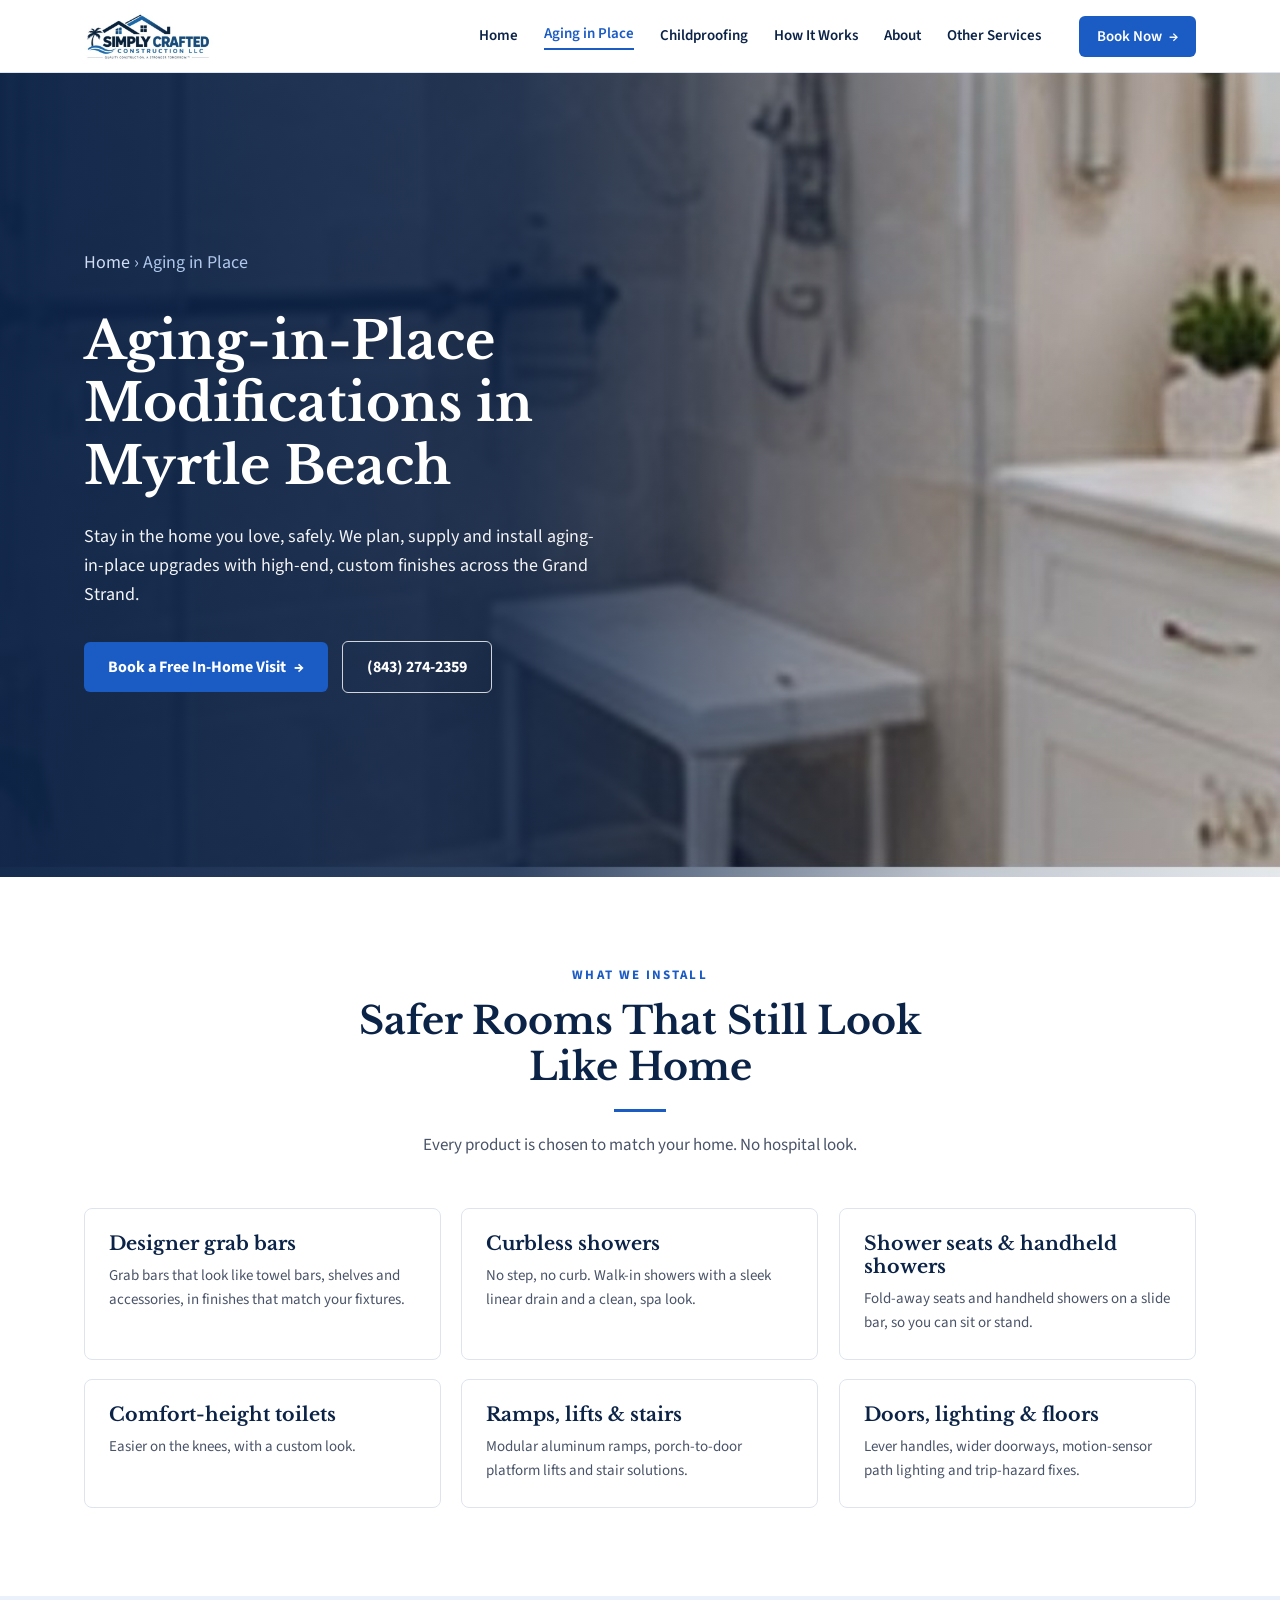
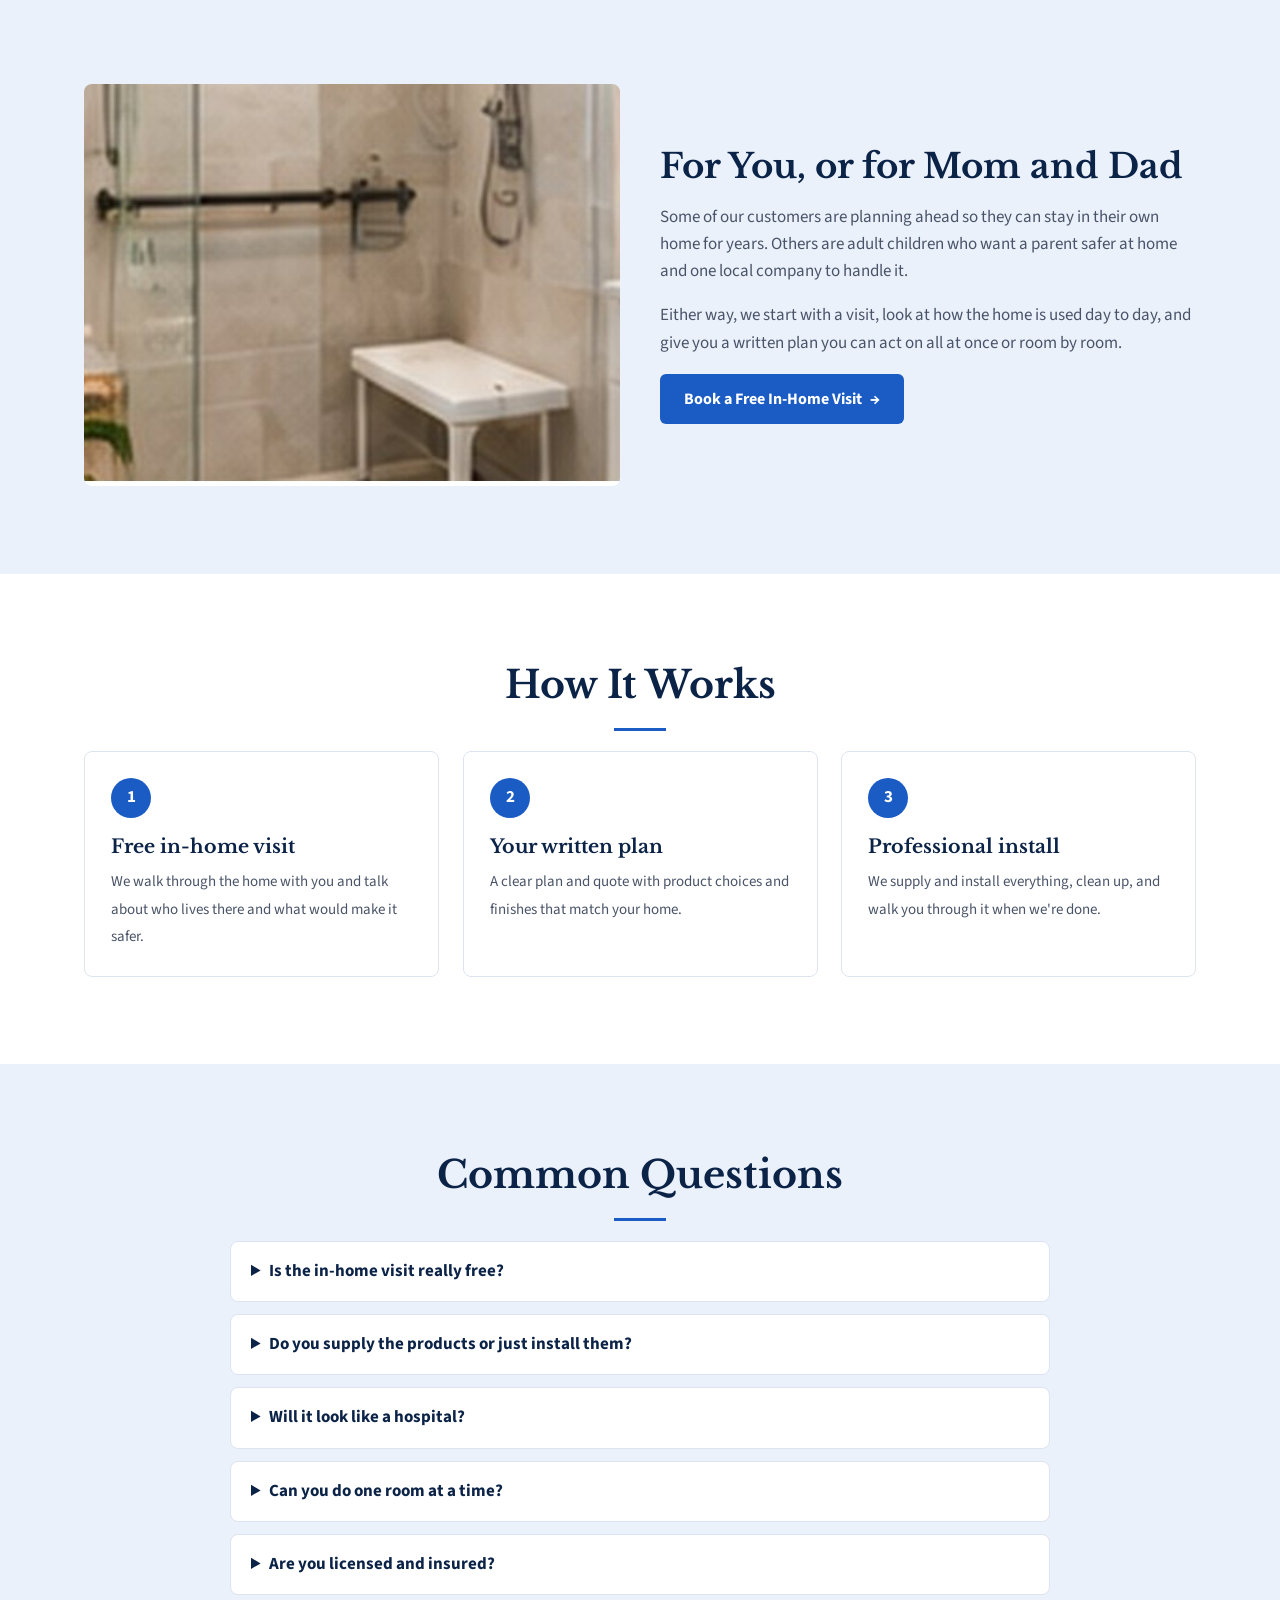
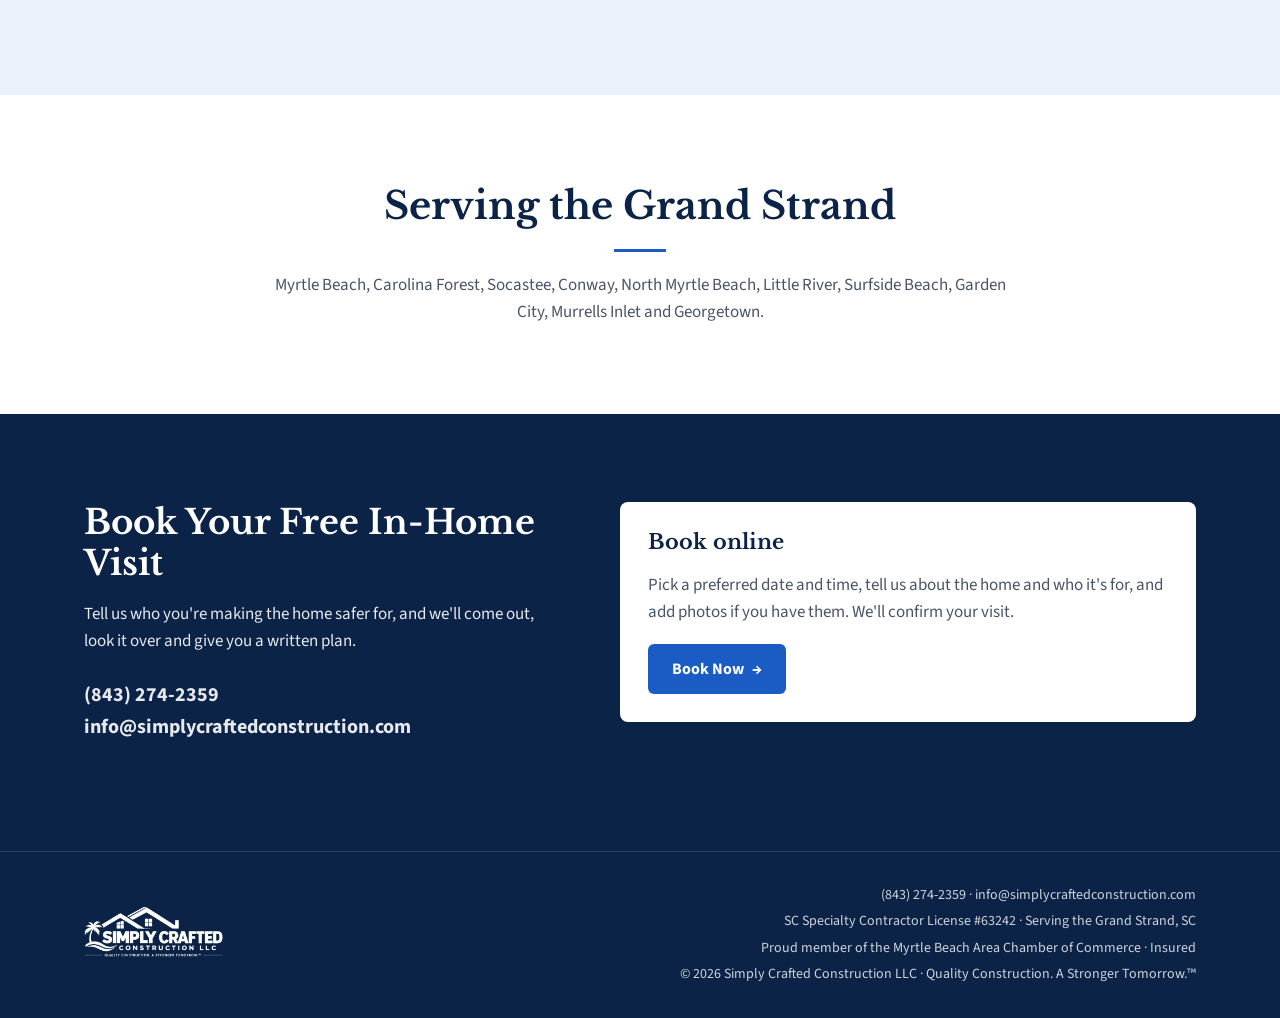
==== aging-in-place-myrtle-beach.html @ 35f0b3e8 "Add Aging in Place + Childproofing pages, link from homepage, update sitemap" ====
<!doctype html>
<html lang="en">
<head>
<meta charset="utf-8">
<meta name="viewport" content="width=device-width, initial-scale=1">
<title>Aging-in-Place Modifications in Myrtle Beach &amp; the Grand Strand | Simply Crafted Construction LLC</title>
<link rel="canonical" href="https://simplycraftedconstruction.com/aging-in-place-myrtle-beach.html">
<meta name="description" content="Aging-in-place home modifications in Myrtle Beach and the Grand Strand: designer grab bars, curbless showers, comfort-height toilets, ramps, lifts and more, with high-end finishes. Licensed SC contractor #63242. Free in-home visit.">
<link rel="icon" href="images/logo.png">
<link rel="preconnect" href="https://fonts.googleapis.com">
<link rel="preconnect" href="https://fonts.gstatic.com" crossorigin>
<link href="https://fonts.googleapis.com/css2?family=Libre+Baskerville:wght@400;700&family=Source+Sans+3:wght@400;600;700&display=swap" rel="stylesheet">
<link rel="stylesheet" href="styles.css">
<link rel="stylesheet" href="page.css">
<style>.hero { background-image: url(images/aging.jpg); }</style>
<script>
  if ("IntersectionObserver" in window && !matchMedia("(prefers-reduced-motion: reduce)").matches) {
    document.documentElement.classList.add("reveal-on");
    setTimeout(function () { if (!window.__revealReady) document.documentElement.classList.remove("reveal-on"); }, 3000);
  }
</script>
<script src="reveal.js" defer></script>
</head>
<body>

<header class="site-header">
  <div class="wrap header-inner">
    <a href="/" class="brand" aria-label="Simply Crafted Construction LLC home">
      <img src="images/logo.png" alt="Simply Crafted Construction LLC" width="138" height="57">
    </a>
    <button class="menu-toggle" aria-expanded="false" aria-controls="site-nav" aria-label="Open menu">
      <span></span><span></span><span></span>
    </button>
    <nav id="site-nav" class="site-nav">
      <a href="/">Home</a>
      <a href="aging-in-place-myrtle-beach.html" class="active">Aging in Place</a>
      <a href="childproofing-myrtle-beach.html">Childproofing</a>
      <a href="/#how">How It Works</a>
      <a href="/#about">About</a>
      <a href="/#also">Other Services</a>
      <a href="book.html" class="btn btn-sm nav-cta">Book Now <span aria-hidden="true">→</span></a>
    </nav>
  </div>
</header>

<main id="top">

  <section class="hero svc-hero">
    <div class="wrap hero-inner">
      <p class="crumbs"><a href="/">Home</a> › Aging in Place</p>
      <h1 data-reveal>Aging-in-Place Modifications in Myrtle Beach</h1>
      <p data-reveal>Stay in the home you love, safely. We plan, supply and install aging-in-place upgrades with high-end, custom finishes across the Grand Strand.</p>
      <div class="hero-actions" data-reveal>
        <a href="book.html" class="btn" data-service="Aging in Place">Book a Free In-Home Visit <span aria-hidden="true">→</span></a>
        <a href="tel:8432742359" class="btn btn-ghost contact-phone">(843) 274-2359</a>
      </div>
    </div>
  </section>

  <section>
    <div class="wrap">
      <p class="eyebrow" data-reveal>What We Install</p>
      <h2 class="section-title" data-reveal>Safer Rooms That Still Look Like Home</h2>
      <p class="lede" data-reveal>Every product is chosen to match your home. No hospital look.</p>
      <div class="feature-grid">
        <div class="feature" data-reveal><h3>Designer grab bars</h3><p>Grab bars that look like towel bars, shelves and accessories, in finishes that match your fixtures.</p></div>
        <div class="feature" data-reveal><h3>Curbless showers</h3><p>No step, no curb. Walk-in showers with a sleek linear drain and a clean, spa look.</p></div>
        <div class="feature" data-reveal><h3>Shower seats &amp; handheld showers</h3><p>Fold-away seats and handheld showers on a slide bar, so you can sit or stand.</p></div>
        <div class="feature" data-reveal><h3>Comfort-height toilets</h3><p>Easier on the knees, with a custom look.</p></div>
        <div class="feature" data-reveal><h3>Ramps, lifts &amp; stairs</h3><p>Modular aluminum ramps, porch-to-door platform lifts and stair solutions.</p></div>
        <div class="feature" data-reveal><h3>Doors, lighting &amp; floors</h3><p>Lever handles, wider doorways, motion-sensor path lighting and trip-hazard fixes.</p></div>
      </div>
    </div>
  </section>

  <section class="safety">
    <div class="wrap split">
      <img data-reveal="left" src="images/aging.jpg" alt="Bathroom with grab bar and shower bench" loading="lazy">
      <div data-reveal="right">
        <h2>For You, or for Mom and Dad</h2>
        <p>Some of our customers are planning ahead so they can stay in their own home for years. Others are adult children who want a parent safer at home and one local company to handle it.</p>
        <p>Either way, we start with a visit, look at how the home is used day to day, and give you a written plan you can act on all at once or room by room.</p>
        <a href="book.html" class="btn" data-service="Aging in Place">Book a Free In-Home Visit <span aria-hidden="true">→</span></a>
      </div>
    </div>
  </section>

  <section>
    <div class="wrap">
      <h2 class="section-title" data-reveal>How It Works</h2>
      <ol class="steps">
        <li data-reveal><b>Free in-home visit</b><span>We walk through the home with you and talk about who lives there and what would make it safer.</span></li>
        <li data-reveal><b>Your written plan</b><span>A clear plan and quote with product choices and finishes that match your home.</span></li>
        <li data-reveal><b>Professional install</b><span>We supply and install everything, clean up, and walk you through it when we're done.</span></li>
      </ol>
    </div>
  </section>

  <section class="safety">
    <div class="wrap">
      <h2 class="section-title" data-reveal>Common Questions</h2>
      <div class="faq">
        <details><summary>Is the in-home visit really free?</summary><p>Yes. We come out, look at the home with you and give you a written plan and quote.</p></details>
        <details><summary>Do you supply the products or just install them?</summary><p>Both. We supply and install, so you have one company responsible for the whole job.</p></details>
        <details><summary>Will it look like a hospital?</summary><p>No. We focus on high-end, custom finishes that match your home, like grab bars that look like towel bars.</p></details>
        <details><summary>Can you do one room at a time?</summary><p>Yes. Many people start with the bathroom and add more later. Your plan shows what to do first.</p></details>
        <details><summary>Are you licensed and insured?</summary><p>Yes. Simply Crafted Construction LLC holds South Carolina Specialty Contractor License #63242 and is insured.</p></details>
      </div>
    </div>
  </section>

  <section>
    <div class="wrap">
      <h2 class="section-title" data-reveal>Serving the Grand Strand</h2>
      <p class="towns" data-reveal>Myrtle Beach, Carolina Forest, Socastee, Conway, North Myrtle Beach, Little River, Surfside Beach, Garden City, Murrells Inlet and Georgetown.</p>
    </div>
  </section>

  <section class="estimate" id="estimate">
    <div class="wrap estimate-inner">
      <div class="estimate-copy" data-reveal="left">
        <h2>Book Your Free In-Home Visit</h2>
        <p>Tell us who you're making the home safer for, and we'll come out, look it over and give you a written plan.</p>
        <p class="contact-line">
          <a href="tel:8432742359" class="contact-phone">(843) 274-2359</a><br>
          <a href="mailto:info@simplycraftedconstruction.com" class="contact-email">info@simplycraftedconstruction.com</a>
        </p>
      </div>
      <div class="estimate-form book-cta" data-reveal="right">
        <h3>Book online</h3>
        <p>Pick a preferred date and time, tell us about the home and who it's for, and add photos if you have them. We'll confirm your visit.</p>
        <a href="book.html" class="btn full">Book Now <span aria-hidden="true">→</span></a>
      </div>
    </div>
  </section>

</main>

<footer class="site-footer">
  <div class="wrap footer-inner">
    <img src="images/logo-white.png" alt="Simply Crafted Construction LLC" width="168" height="66">
    <div class="footer-text">
      <p><a href="tel:8432742359"><span class="contact-phone-text">(843) 274-2359</span></a> · <a href="mailto:info@simplycraftedconstruction.com"><span class="contact-email-text">info@simplycraftedconstruction.com</span></a></p>
      <p>SC Specialty Contractor License #63242 · Serving the Grand Strand, SC</p>
      <p class="chamber-member">Proud member of the <a href="https://www.myrtlebeachareachamber.com/" target="_blank" rel="noopener">Myrtle Beach Area Chamber of Commerce</a> · Insured</p>
      <p>© <span id="year">2026</span> Simply Crafted Construction LLC · Quality Construction. A Stronger Tomorrow.™</p>
    </div>
  </div>
</footer>

<script>
  const BUSINESS_PHONE = "(843) 274-2359";
  const BUSINESS_EMAIL = "info@simplycraftedconstruction.com";
  document.querySelectorAll(".contact-phone").forEach(a => { a.textContent = BUSINESS_PHONE; a.href = "tel:" + BUSINESS_PHONE.replace(/[^\d+]/g, ""); });
  document.querySelectorAll(".contact-email").forEach(a => { a.textContent = BUSINESS_EMAIL; a.href = "mailto:" + BUSINESS_EMAIL; });
  document.querySelectorAll(".contact-phone-text").forEach(s => s.textContent = BUSINESS_PHONE);
  document.querySelectorAll(".contact-email-text").forEach(s => s.textContent = BUSINESS_EMAIL);
  document.getElementById("year").textContent = new Date().getFullYear();
  const toggle = document.querySelector(".menu-toggle");
  const nav = document.getElementById("site-nav");
  toggle.addEventListener("click", () => { const open = nav.classList.toggle("open"); toggle.setAttribute("aria-expanded", open); });
  nav.querySelectorAll("a").forEach(a => a.addEventListener("click", () => { nav.classList.remove("open"); toggle.setAttribute("aria-expanded", false); }));
</script>
</body>
</html>
---- styles.css ----
:root {
  --navy: #0c2348;
  --navy-2: #12305f;
  --blue: #1a5bc4;
  --ink: #1d2433;
  --muted: #4a5468;
  --tint: #eaf1fb;
  --line: #dde4ef;
  --white: #fff;
  --radius: 8px;
  --serif: "Libre Baskerville", Georgia, serif;
  --sans: "Source Sans 3", system-ui, -apple-system, "Segoe UI", sans-serif;
}
*, *::before, *::after { box-sizing: border-box; }
html { scroll-behavior: smooth; scroll-padding-top: 80px; }
body { margin: 0; font-family: var(--sans); color: var(--ink); background: var(--white); font-size: 17px; line-height: 1.6; }
img { max-width: 100%; display: block; }
h1, h2, h3 { font-family: var(--serif); color: var(--navy); line-height: 1.2; margin: 0 0 .5em; }
a { color: var(--blue); }
.wrap { max-width: 1160px; margin: 0 auto; padding: 0 24px; }

/* Buttons */
.btn { display: inline-flex; align-items: center; justify-content: center; gap: .5em; background: var(--blue); color: var(--white); font-weight: 700; text-decoration: none; padding: 14px 24px; border-radius: 6px; border: 0; font: 700 16px var(--sans); cursor: pointer; transition: background .15s, transform .15s; }
.btn:hover { background: #134aa3; transform: translateY(-1px); }
.btn-sm { padding: 10px 18px; font-size: 14px; }

/* Header */
.site-header { position: sticky; top: 0; z-index: 50; background: var(--white); border-bottom: 1px solid var(--line); }
.header-inner { display: flex; align-items: center; justify-content: space-between; height: 72px; }
.brand img { height: 54px; width: auto; }
.site-nav { display: flex; align-items: center; gap: 26px; }
.site-nav a { color: var(--navy); text-decoration: none; font-weight: 600; font-size: 15px; }
.site-nav a:not(.btn):hover, .site-nav a.active { color: var(--blue); }
.site-nav a.active { box-shadow: inset 0 -2px 0 var(--blue); padding-bottom: 4px; }
.site-nav .nav-cta { color: var(--white); margin-left: 12px; }
.menu-toggle { display: none; background: none; border: 0; padding: 8px; cursor: pointer; }
.menu-toggle span { display: block; width: 24px; height: 2px; background: var(--navy); margin: 5px 0; }

/* Hero */
.hero { position: relative; color: var(--white); background: var(--navy) url(images/hero.jpg) right center / cover no-repeat; }
.hero::before { content: ""; position: absolute; inset: 0; background: linear-gradient(90deg, rgba(12,35,72,.96) 0%, rgba(12,35,72,.85) 40%, rgba(12,35,72,.25) 75%, rgba(12,35,72,.1) 100%); }
.hero-inner { position: relative; padding: 110px 24px 120px; }
.hero h1 { color: var(--white); font-size: clamp(34px, 5vw, 52px); max-width: 560px; }
.hero p { max-width: 520px; font-size: 18px; margin: 0 0 32px; opacity: .95; }

/* Section shared */
section { padding: 88px 0; }
.eyebrow { text-align: center; text-transform: uppercase; letter-spacing: .16em; color: var(--blue); font-weight: 700; font-size: 13px; margin: 0 0 12px; }
.section-title { text-align: center; font-size: clamp(28px, 3.6vw, 38px); max-width: 640px; margin: 0 auto 20px; }
.section-title::after { content: ""; display: block; width: 52px; height: 3px; background: var(--blue); margin: 20px auto 0; }
.lede { text-align: center; color: var(--muted); max-width: 720px; margin: 0 auto 48px; }

/* Safety cards */
.safety { background: var(--tint); }
.cards { display: grid; grid-template-columns: 1fr 1fr; gap: 24px; }
.card { background: var(--white); border-radius: var(--radius); overflow: hidden; box-shadow: 0 10px 30px rgba(12,35,72,.08); display: flex; flex-direction: column; }
.card img { aspect-ratio: 19 / 10; object-fit: cover; width: 100%; }
.card-body { padding: 28px 28px 32px; display: flex; flex-direction: column; flex: 1; }
.card h3 { font-size: 23px; }
.card p { color: var(--muted); margin: 0 0 18px; }
.checks { list-style: none; padding: 0; margin: 0 0 28px; display: grid; grid-template-columns: 1fr 1fr; gap: 8px 20px; font-size: 15px; }
.checks li { padding-left: 24px; position: relative; }
.checks li::before { content: ""; position: absolute; left: 2px; top: 5px; width: 6px; height: 11px; border: solid var(--blue); border-width: 0 2px 2px 0; transform: rotate(45deg); }
.card .btn { align-self: flex-start; margin-top: auto; }

/* Service tiles */
.tiles { list-style: none; padding: 0; margin: 0; display: grid; grid-template-columns: repeat(6, 1fr); gap: 16px; }
.tiles li { text-align: center; font-weight: 700; color: var(--navy); font-size: 15px; line-height: 1.3; }
.tiles img { aspect-ratio: 4 / 3; object-fit: cover; width: 100%; border-radius: var(--radius); margin-bottom: 12px; }

/* Area band */
.area { background: linear-gradient(120deg, var(--navy) 0%, var(--navy-2) 60%, #1b4a8a 100%); color: var(--white); }
.area-inner { display: grid; grid-template-columns: 1.1fr 1fr; gap: 48px; align-items: center; }
.area h2 { color: var(--white); font-size: clamp(28px, 3.6vw, 36px); }
.area p { opacity: .9; margin: 0 0 28px; max-width: 420px; }
.values { list-style: none; padding: 0; margin: 0; display: grid; grid-template-columns: repeat(3, 1fr); gap: 16px; text-align: center; font-weight: 700; font-size: 15px; }
.values .icon { width: 56px; height: 56px; margin: 0 auto 12px; border: 1.5px solid rgba(255,255,255,.7); border-radius: 50%; display: grid; place-items: center; }
.values svg { width: 24px; height: 24px; fill: none; stroke: var(--white); stroke-width: 1.6; stroke-linejoin: round; stroke-linecap: round; }

/* Gallery */
.gallery { display: grid; grid-template-columns: repeat(4, 1fr); gap: 16px; margin-top: 40px; }
.gallery img { aspect-ratio: 10 / 7; object-fit: cover; width: 100%; border-radius: var(--radius); }

/* Estimate */
.estimate { background: var(--navy); color: var(--white); }
.estimate-inner { display: grid; grid-template-columns: 1fr 1.2fr; gap: 56px; align-items: start; }
.estimate h2 { color: var(--white); font-size: clamp(28px, 3.4vw, 34px); }
.estimate-copy p { opacity: .9; }
.contact-line { font-size: 20px; font-weight: 700; margin-top: 24px; }
.contact-line a { color: var(--white); text-decoration: none; }
.estimate-form { background: var(--white); color: var(--ink); border-radius: var(--radius); padding: 28px; display: grid; grid-template-columns: 1fr 1fr; gap: 16px; }
.estimate-form label { display: flex; flex-direction: column; gap: 6px; font-weight: 600; font-size: 14px; color: var(--navy); }
.estimate-form .full { grid-column: 1 / -1; }
.estimate-form input, .estimate-form select, .estimate-form textarea { font: 16px var(--sans); padding: 11px 12px; border: 1px solid var(--line); border-radius: 6px; background: #fbfcfe; color: var(--ink); }
.estimate-form input:focus, .estimate-form select:focus, .estimate-form textarea:focus { outline: 2px solid var(--blue); border-color: var(--blue); }

/* Footer */
.site-footer { background: var(--navy); color: rgba(255,255,255,.8); border-top: 1px solid rgba(255,255,255,.12); padding: 32px 0; font-size: 14px; }
.footer-inner { display: flex; align-items: center; justify-content: space-between; gap: 24px; flex-wrap: wrap; }
.footer-inner img { height: 56px; width: auto; }
.footer-inner p { margin: 0; }

/* Responsive */
@media (max-width: 1000px) {
  .menu-toggle { display: block; }
  .site-nav { position: absolute; top: 72px; left: 0; right: 0; background: var(--white); flex-direction: column; align-items: stretch; gap: 0; padding: 8px 24px 20px; border-bottom: 1px solid var(--line); display: none; }
  .site-nav.open { display: flex; }
  .site-nav a { padding: 12px 0; border-bottom: 1px solid var(--line); }
  .site-nav a.active { box-shadow: none; }
  .site-nav .nav-cta { margin: 14px 0 0; border: 0; }
  .tiles { grid-template-columns: repeat(3, 1fr); }
  .gallery { grid-template-columns: repeat(2, 1fr); }
  .area-inner, .estimate-inner { grid-template-columns: 1fr; gap: 40px; }
}
@media (max-width: 700px) {
  body { font-size: 16px; }
  .wrap { padding: 0 16px; }
  section { padding: 64px 0; }
  .hero-inner { padding: 72px 16px 80px; }
  .hero::before { background: rgba(12,35,72,.82); }
  .cards { grid-template-columns: 1fr; }
  .checks { grid-template-columns: 1fr; }
  .tiles { grid-template-columns: repeat(2, 1fr); }
  .values { grid-template-columns: 1fr; gap: 24px; }
  .estimate-form { grid-template-columns: 1fr; padding: 20px; }
  .footer-inner { flex-direction: column; text-align: center; }
}

.area .license { font-size: 14px; font-weight: 600; opacity: .8; margin-top: -12px; }
.site-footer a { color: inherit; text-decoration: none; }
.footer-text { text-align: right; display: grid; gap: 4px; }
@media (max-width: 700px) { .footer-text { text-align: center; } }

/* Book Now */
.estimate-form.book-cta{display:block}
.book-cta h3{font-family:var(--serif);color:var(--navy);font-size:1.3rem;margin-bottom:8px}
.book-cta p{color:var(--muted);margin-bottom:18px}
.book-hero{background:var(--navy);color:#fff;padding:56px 0 44px}
.book-hero h1{color:#fff;font-family:var(--serif);font-size:clamp(1.9rem,4vw,2.6rem);line-height:1.15;margin-bottom:12px}
.book-hero p{color:#d3dcec;max-width:600px}
.book-steps{display:grid;grid-template-columns:repeat(3,1fr);gap:16px;margin-top:28px}
.book-steps div{background:rgba(255,255,255,.08);border-left:4px solid var(--blue);border-radius:6px;padding:16px;color:#e6ecf6}
.book-steps b{display:block;color:#fff;font-size:1.05rem;margin-bottom:4px}
.book-main{padding:48px 0 64px;background:var(--tint)}
.book-card{background:#fff;border:1px solid var(--line);border-radius:var(--radius);padding:32px;max-width:720px;margin:0 auto;text-align:center}
.book-card h2{font-family:var(--serif);color:var(--navy);margin-bottom:10px}
.book-card p{color:var(--muted);margin-bottom:22px}
.book-card .small{font-size:.92rem;margin:18px 0 0}
@media(max-width:760px){.book-steps{grid-template-columns:1fr}.book-card{padding:24px 18px}}

/* Scroll animations (see reveal.js) */
.reveal-on [data-reveal] { opacity: 0; transform: translateY(36px); transition: opacity .6s ease-out, transform .8s cubic-bezier(.34, 1.45, .64, 1); will-change: opacity, transform; }
.reveal-on [data-reveal="left"] { transform: translateX(-48px); }
.reveal-on [data-reveal="right"] { transform: translateX(48px); }
.reveal-on [data-reveal="zoom"] { transform: scale(.9); }
.reveal-on [data-reveal].revealed { opacity: 1; transform: none; }
---- page.css ----
/* Shared styles for the homepage + service pages */
html, body { overflow-x: clip; }
.hero .eyebrow-light { text-transform: uppercase; letter-spacing: .16em; font-weight: 700; font-size: 13px; color: #b9d0f5; margin: 0 0 14px; }
.hero-actions { display: flex; flex-wrap: wrap; gap: 14px; align-items: center; }
.btn-ghost { background: transparent; border: 1.5px solid rgba(255,255,255,.8); }
.btn-ghost:hover { background: rgba(255,255,255,.12); }
.svc-hero .hero-inner { padding: 88px 24px 96px; }
.crumbs { font-size: 14px; color: #b9d0f5; margin: 0 0 10px; }
.crumbs a { color: #dbe7fb; text-decoration: none; }
.feature-grid { display: grid; grid-template-columns: repeat(3, 1fr); gap: 20px; }
.feature { background: var(--white); border: 1px solid var(--line); border-radius: var(--radius); padding: 24px; }
.feature h3 { font-size: 19px; margin-bottom: 8px; }
.feature p { color: var(--muted); font-size: 15px; margin: 0; }
.split { display: grid; grid-template-columns: 1fr 1fr; gap: 40px; align-items: center; }
.split img { border-radius: var(--radius); width: 100%; aspect-ratio: 4/3; object-fit: cover; }
.split h2 { font-size: clamp(26px, 3.2vw, 34px); }
.split p { color: var(--muted); }
.steps { list-style: none; padding: 0; margin: 0; display: grid; grid-template-columns: repeat(3, 1fr); gap: 24px; counter-reset: step; }
.steps li { background: var(--white); border: 1px solid var(--line); border-radius: var(--radius); padding: 26px; counter-increment: step; }
.steps li::before { content: counter(step); display: grid; place-items: center; width: 40px; height: 40px; border-radius: 50%; background: var(--blue); color: #fff; font-weight: 700; margin-bottom: 14px; }
.steps b { display: block; font-family: var(--serif); color: var(--navy); font-size: 19px; margin-bottom: 6px; }
.steps span { color: var(--muted); font-size: 15px; }
.faq { max-width: 820px; margin: 0 auto; }
.faq details { background: var(--white); border: 1px solid var(--line); border-radius: var(--radius); padding: 16px 20px; margin-bottom: 12px; }
.faq summary { font-weight: 700; color: var(--navy); cursor: pointer; }
.faq p { color: var(--muted); margin: 10px 0 0; }
.towns { text-align: center; color: var(--muted); max-width: 760px; margin: 0 auto; }
@media (max-width: 1000px) { .feature-grid, .steps, .split { grid-template-columns: 1fr; } }
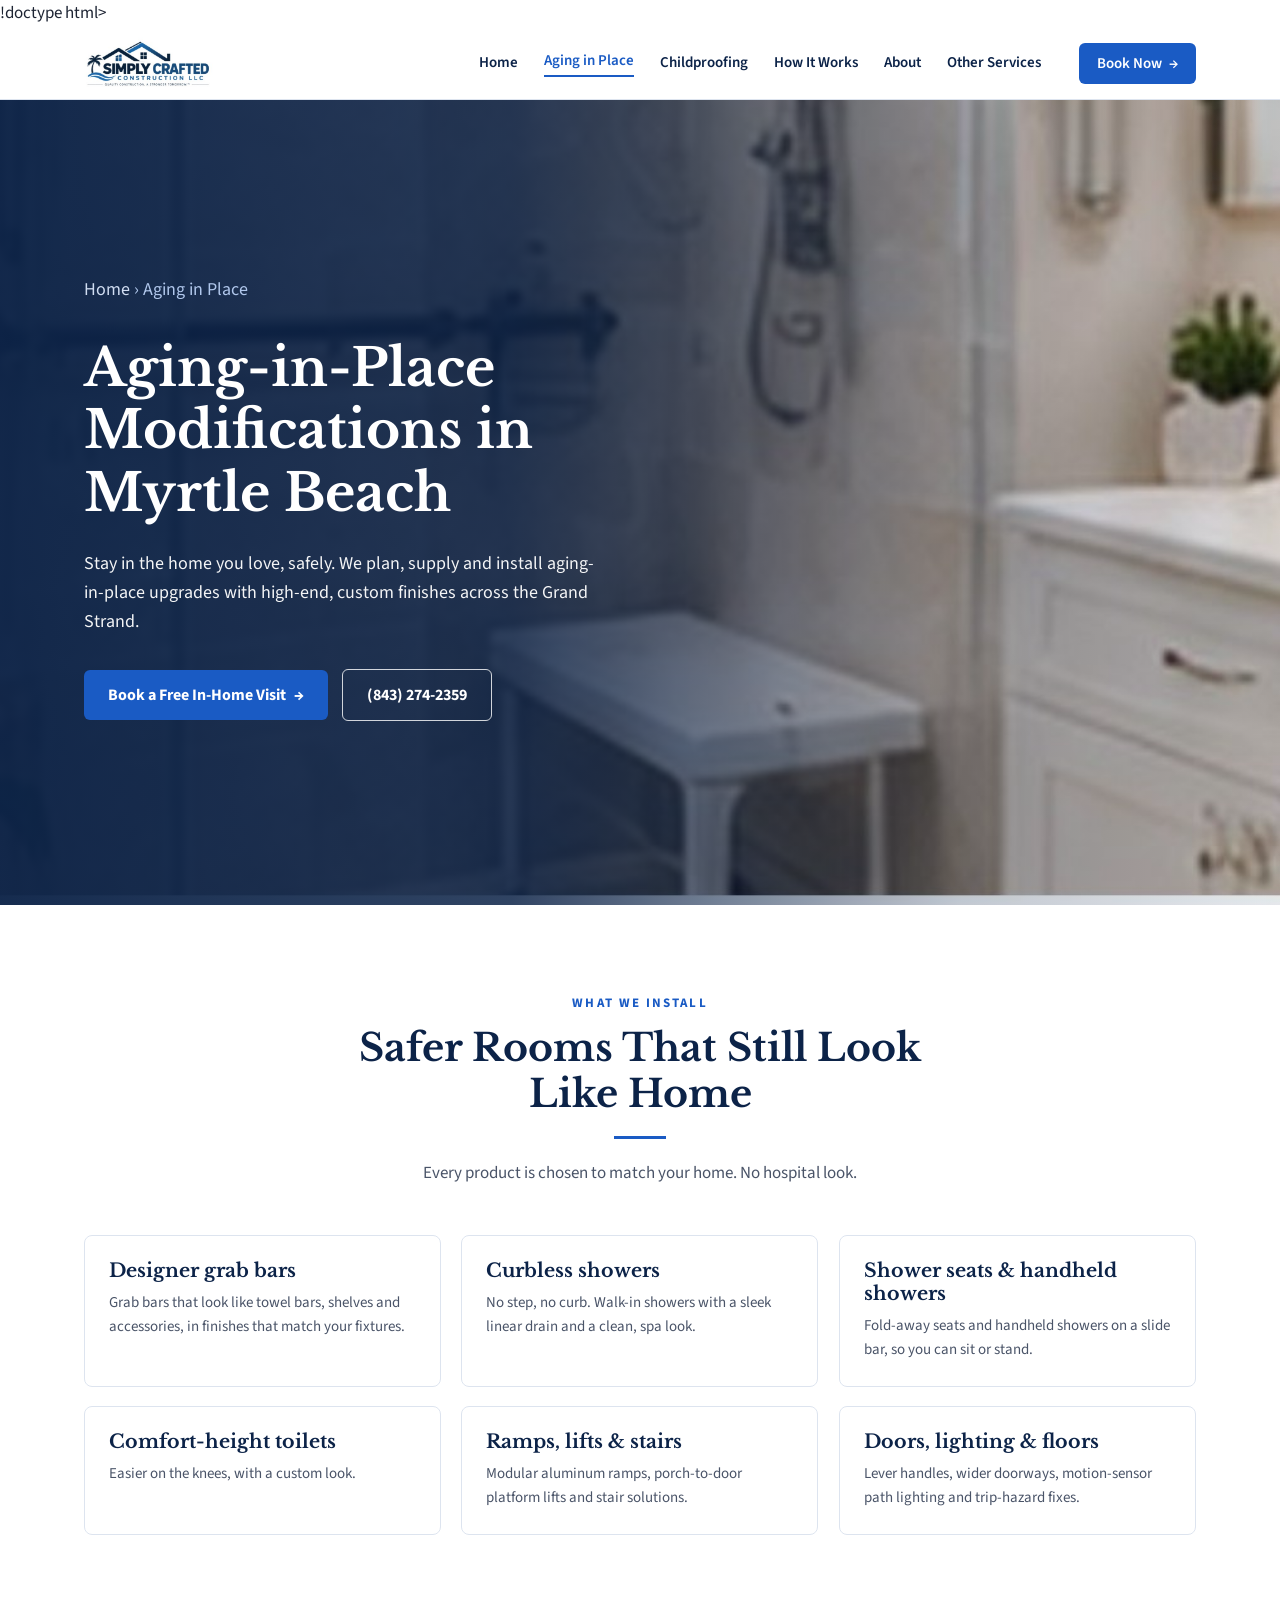
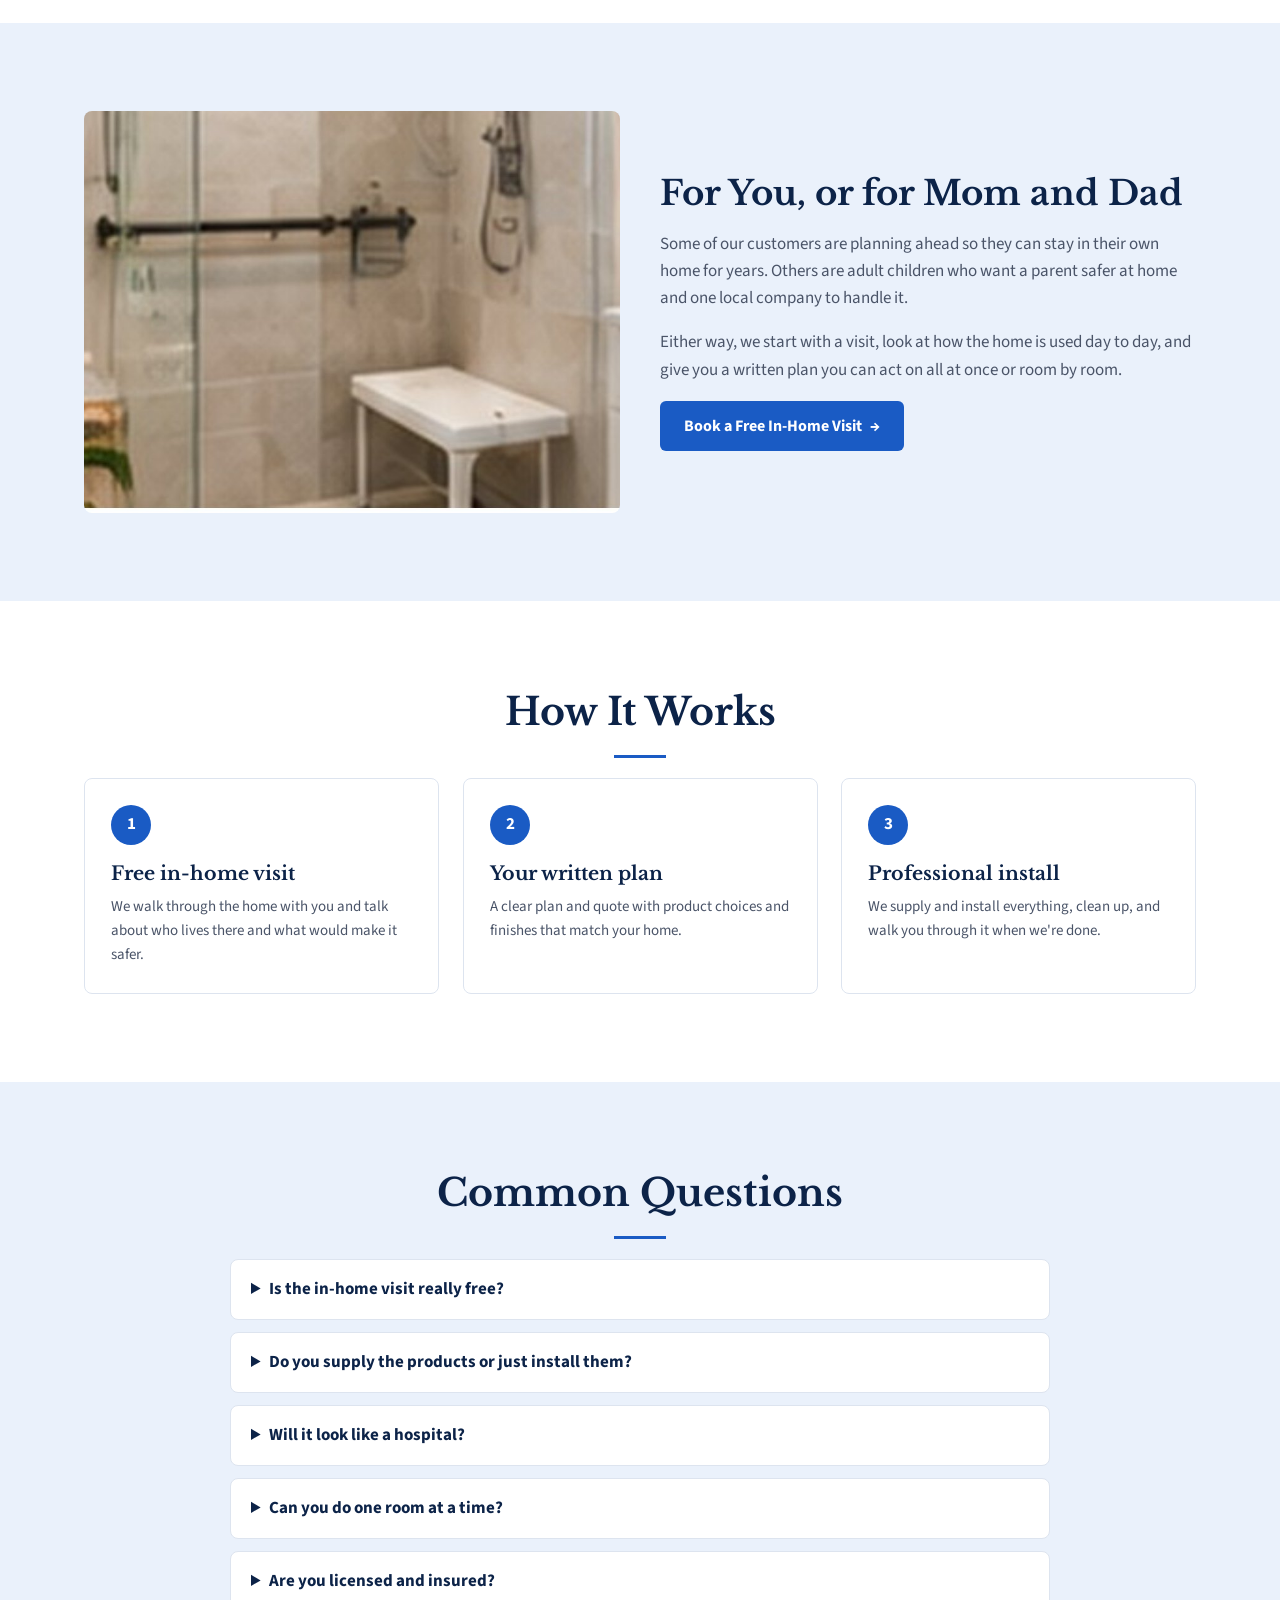
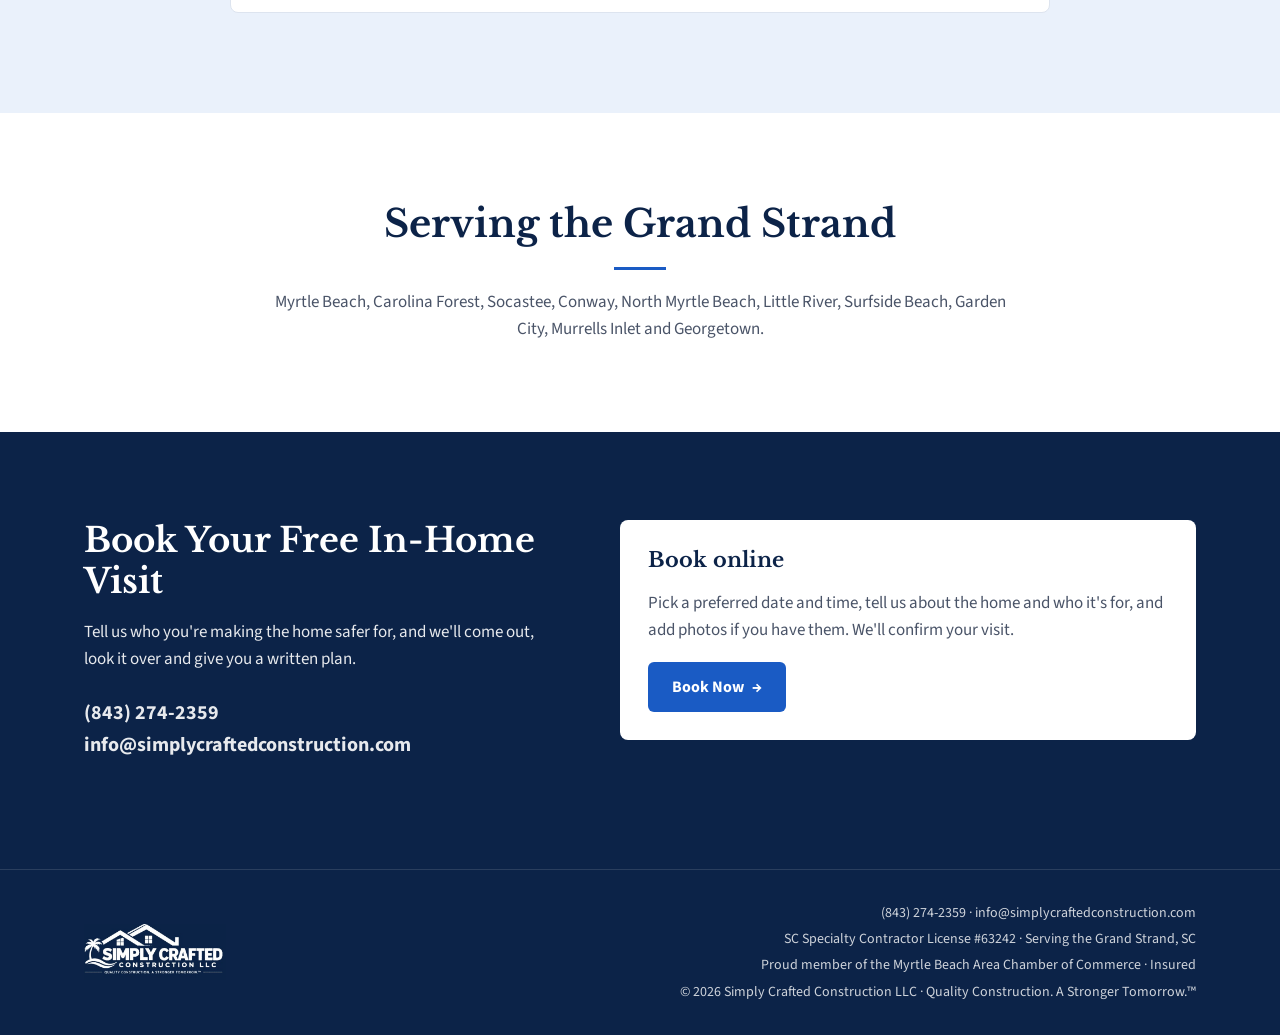
==== commit ca660c7a: "Add Google Analytics tag to all pages" ====
--- a/aging-in-place-myrtle-beach.html
+++ b/aging-in-place-myrtle-beach.html
@@ -1,6 +1,13 @@
-<!doctype html>
+!doctype html>
 <html lang="en">
 <head>
+<!-- Google tag (Analytics) -->
+<script async src="https://www.googletagmanager.com/gtm.js?id=GTM-NZPQBCB5"></script>
+<script>
+  window.dataLayer = window.dataLayer || [];
+  function gtag(){dataLayer.push(arguments);}
+  gtag('js', new Date());
+</script>
 <meta charset="utf-8">
 <meta name="viewport" content="width=device-width, initial-scale=1">
 <title>Aging-in-Place Modifications in Myrtle Beach &amp; the Grand Strand | Simply Crafted Construction LLC</title>
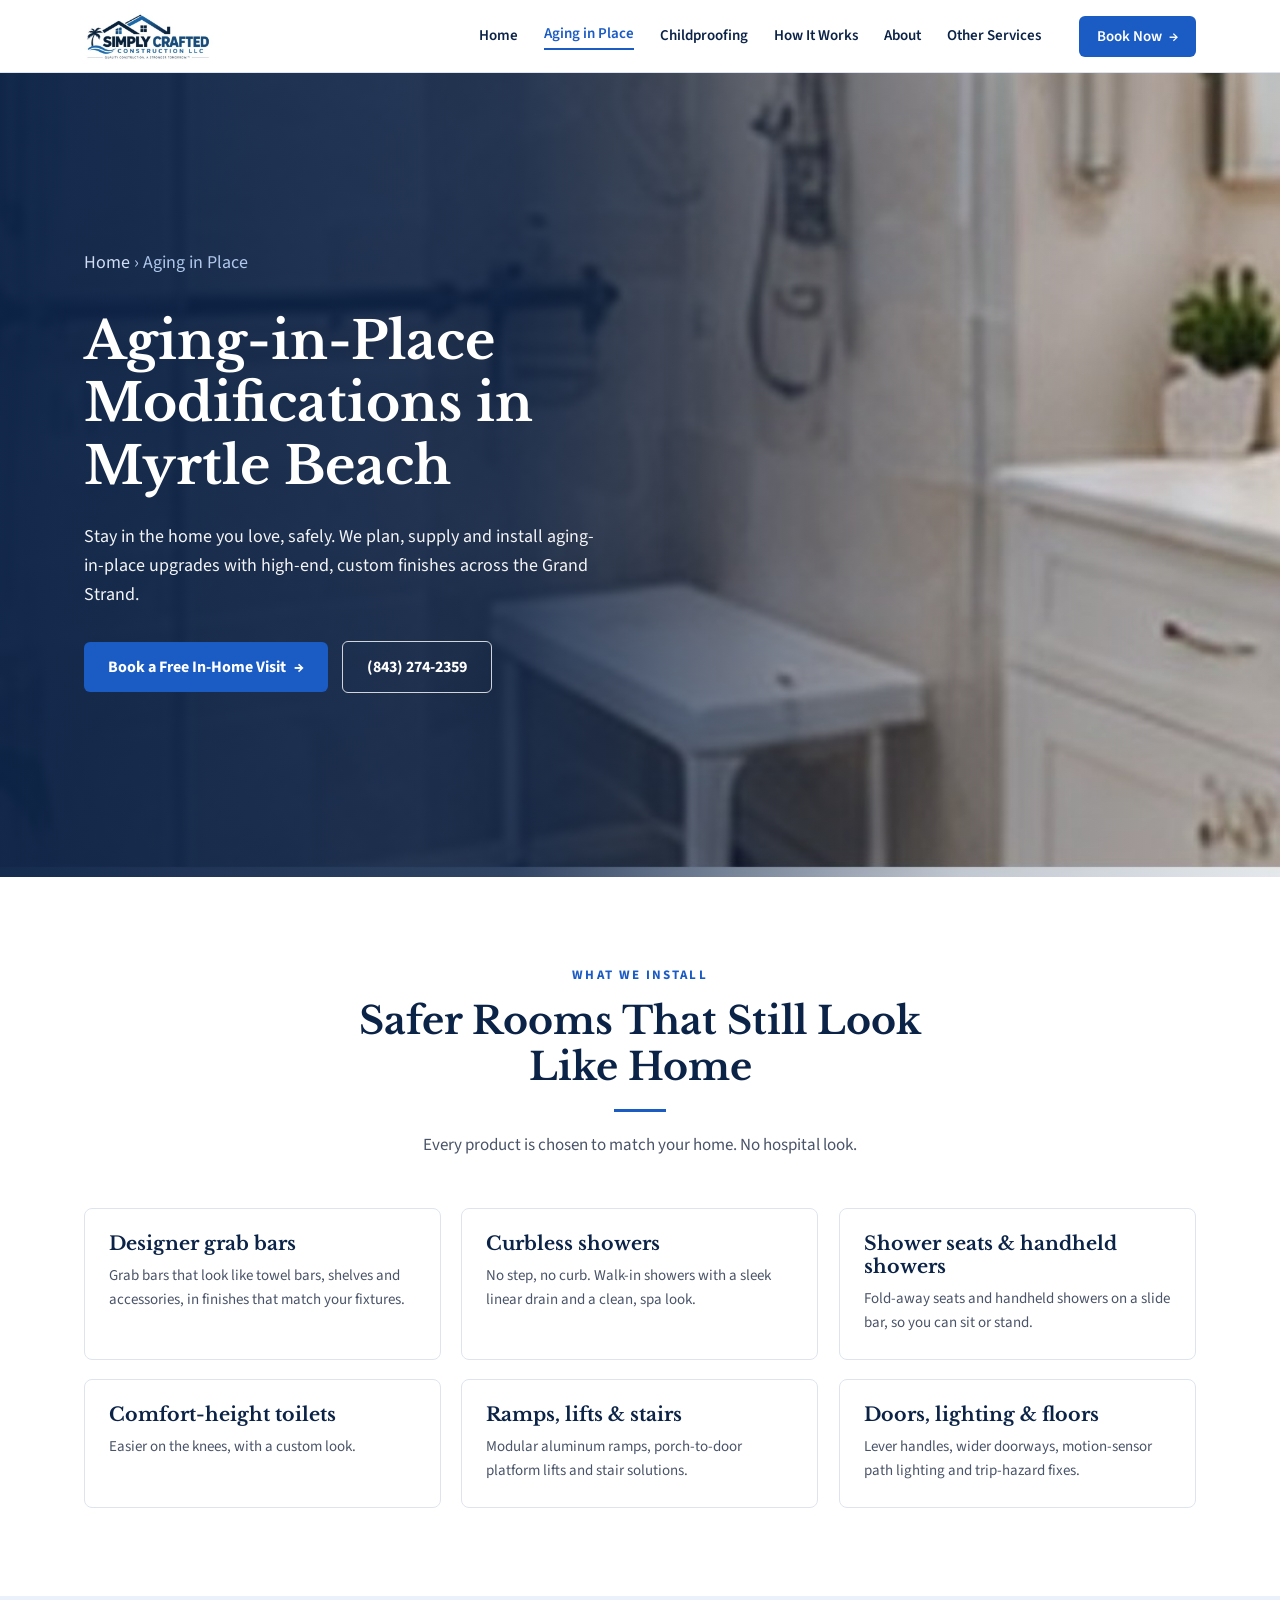
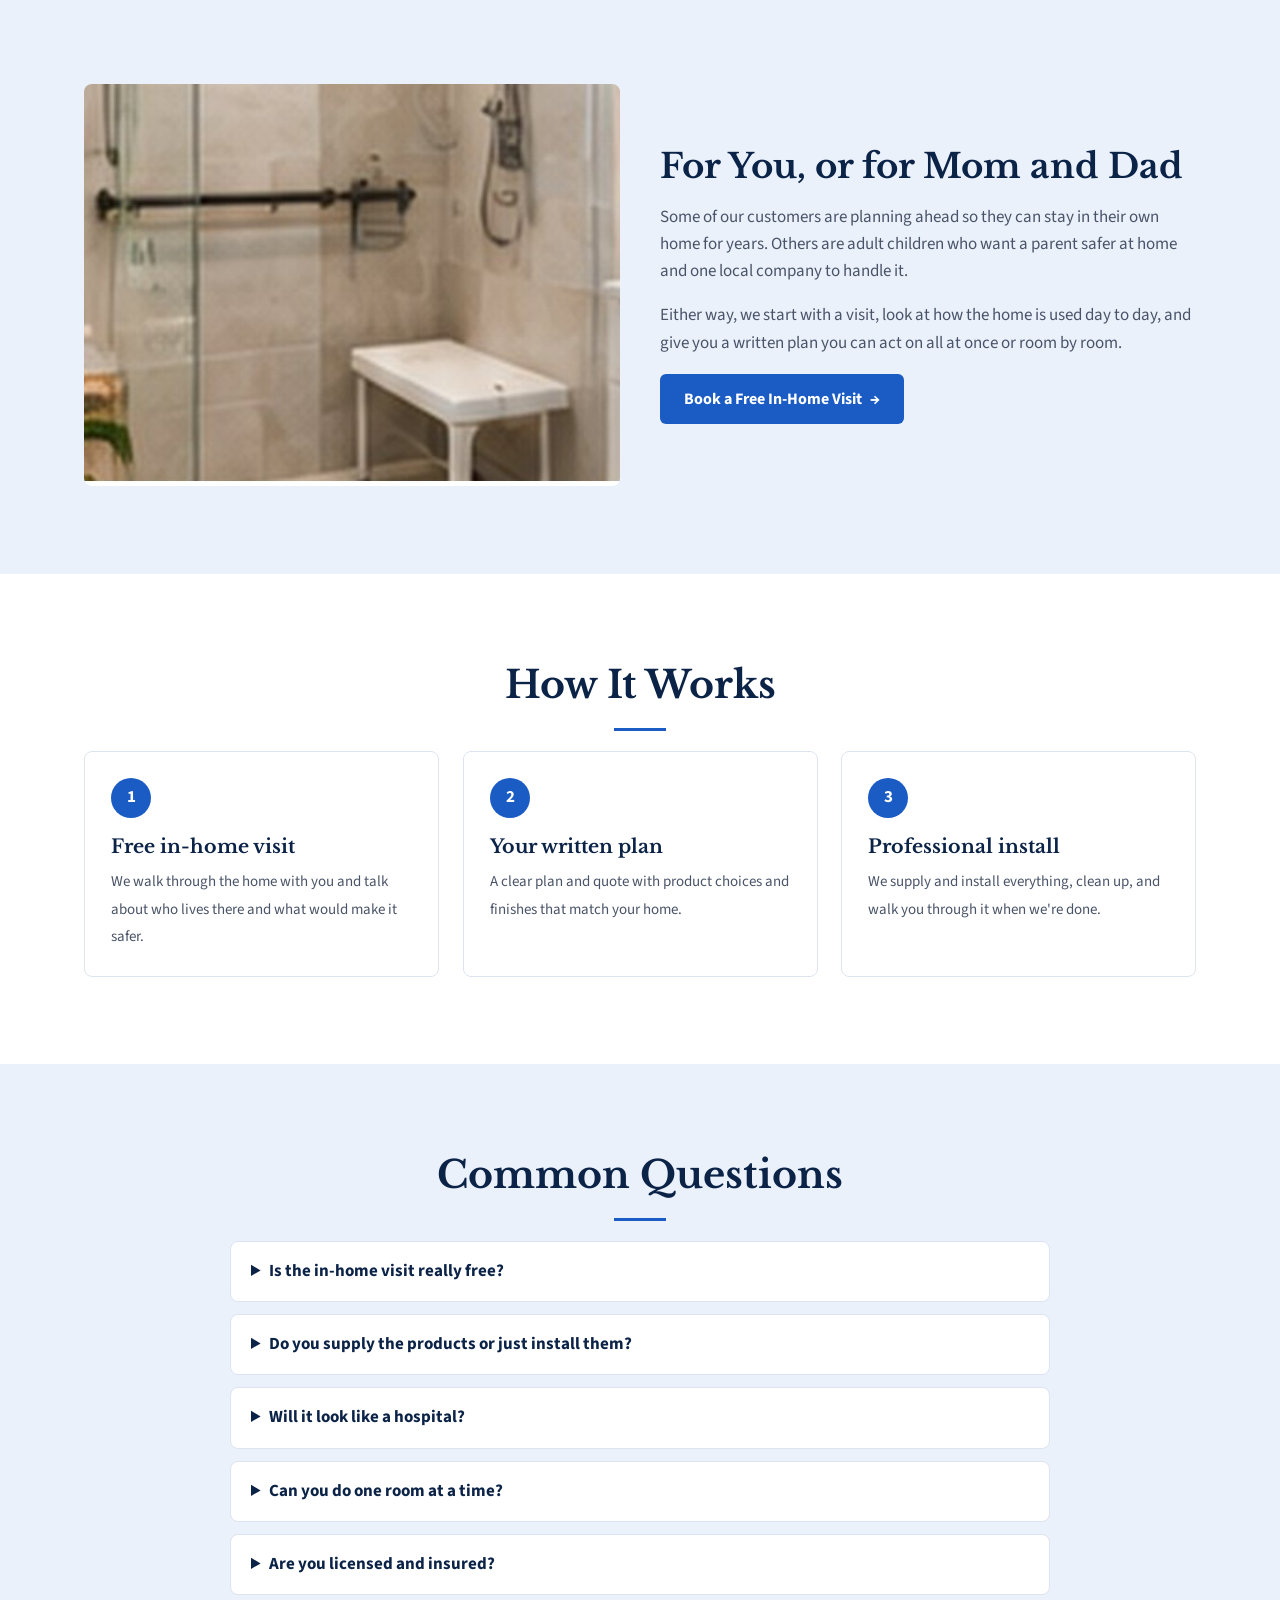
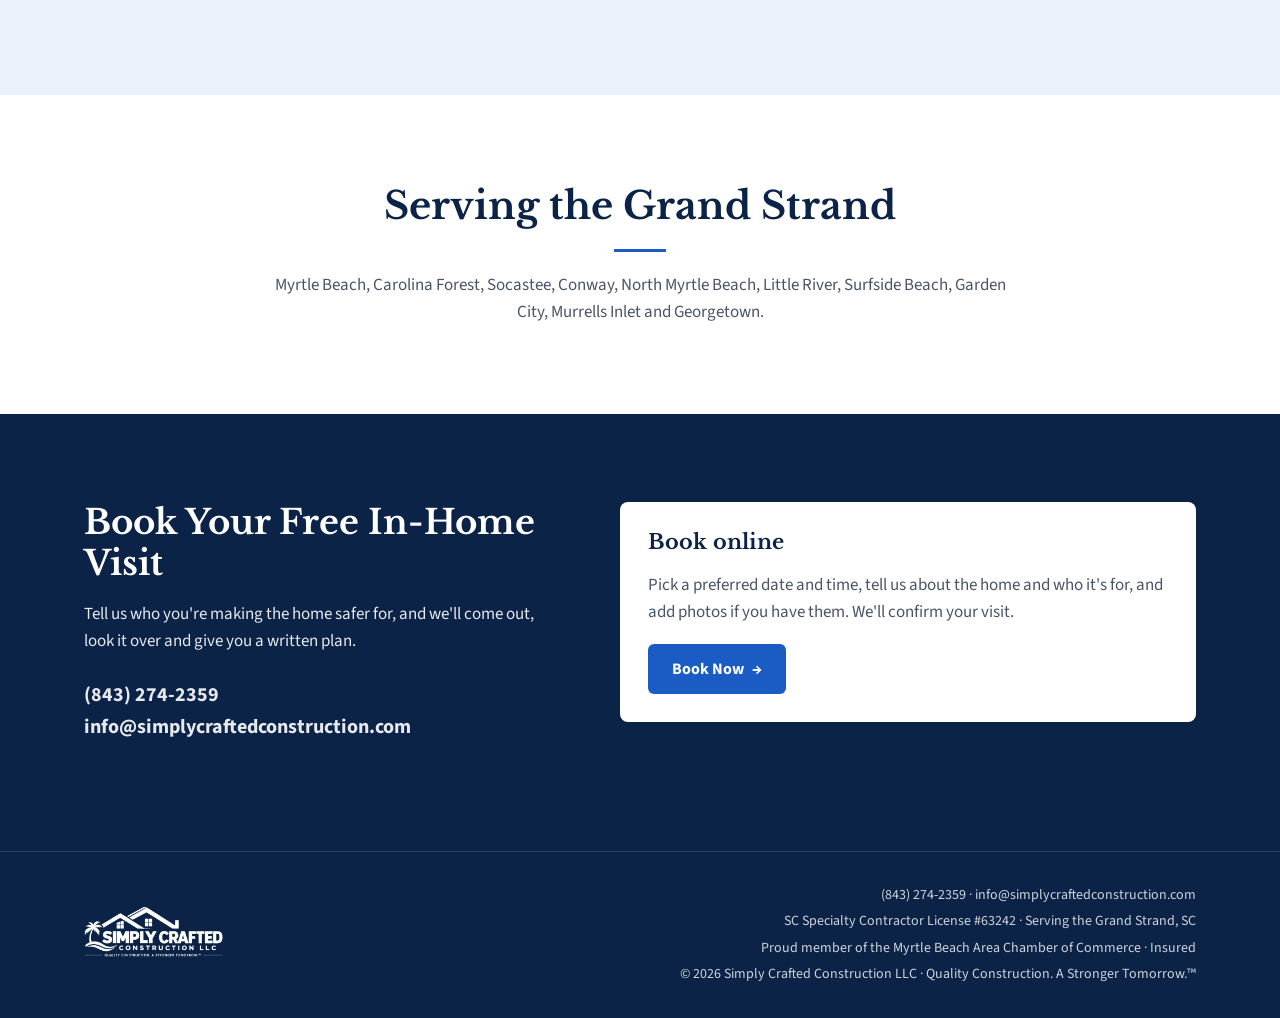
==== commit 50a51874: "Fix missing < in doctype on all pages" ====
--- a/aging-in-place-myrtle-beach.html
+++ b/aging-in-place-myrtle-beach.html
@@ -1,4 +1,4 @@
-!doctype html>
+<!doctype html>
 <html lang="en">
 <head>
 <!-- Google tag (Analytics) -->
